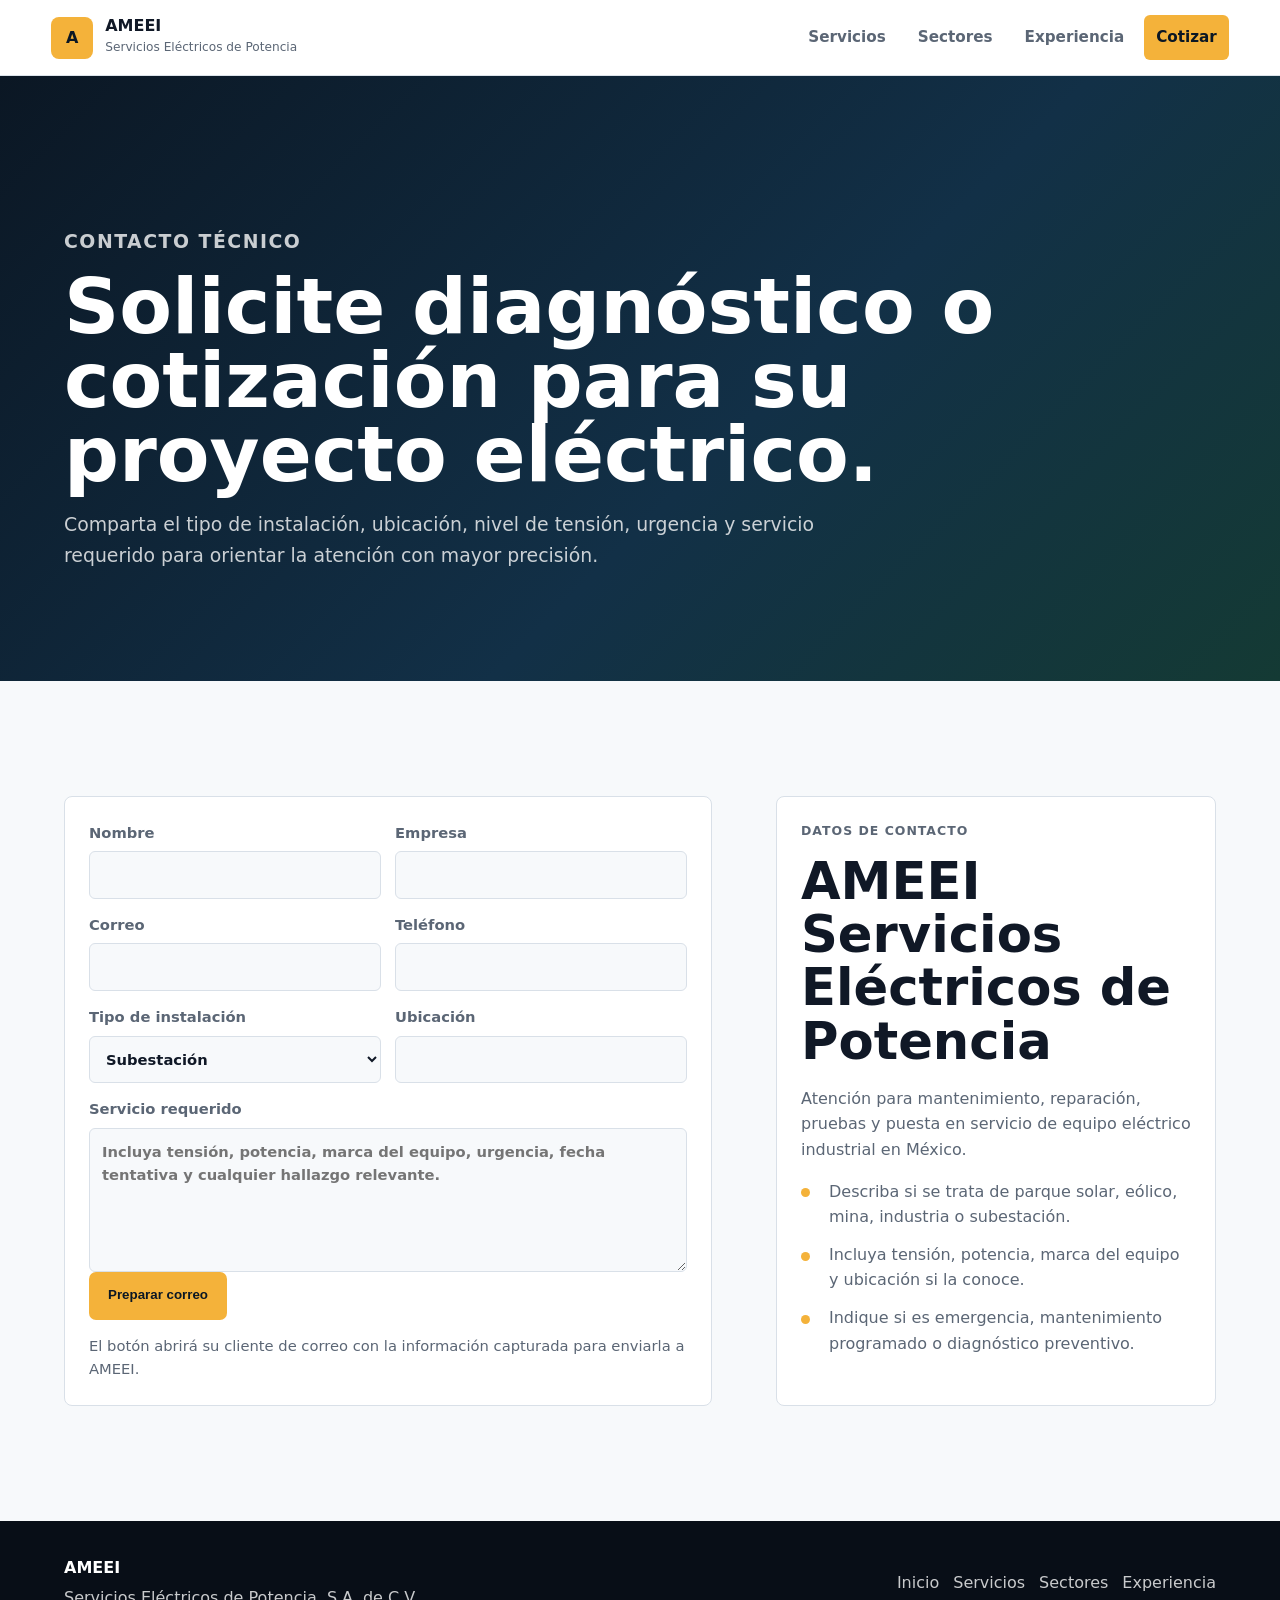
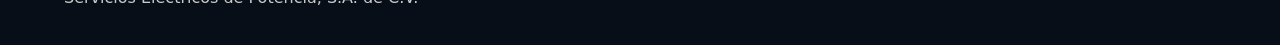
==== contacto/index.html @ 5782a399 "Crear sitio inicial de AMEEI" ====
<!doctype html>
<html lang="es-MX">
<head>
  <meta charset="utf-8">
  <meta name="viewport" content="width=device-width, initial-scale=1">
  <title>Contacto | Cotizar mantenimiento de subestaciones eléctricas | AMEEI</title>
  <meta name="description" content="Solicite diagnóstico o cotización AMEEI para mantenimiento, reparación, pruebas y puesta en servicio de sistemas eléctricos de potencia.">
  <link rel="canonical" href="https://ameei.com.mx/contacto/">
  <link rel="stylesheet" href="/styles.css">
  <link rel="icon" href="/favicon.svg" type="image/svg+xml">
</head>
<body>
  <header class="site-header">
    <a class="brand" href="/" aria-label="AMEEI inicio"><span class="brand-mark">A</span><span><strong>AMEEI</strong><small>Servicios Eléctricos de Potencia</small></span></a>
    <button class="nav-toggle" type="button" aria-label="Abrir menú" aria-expanded="false">☰</button>
    <nav class="site-nav" aria-label="Navegación principal">
      <a href="/servicios/">Servicios</a>
      <a href="/sectores/">Sectores</a>
      <a href="/proyectos/">Experiencia</a>
      <a class="nav-cta" href="/contacto/">Cotizar</a>
    </nav>
  </header>

  <main>
    <section class="page-hero">
      <p class="eyebrow">Contacto técnico</p>
      <h1>Solicite diagnóstico o cotización para su proyecto eléctrico.</h1>
      <p>Comparta el tipo de instalación, ubicación, nivel de tensión, urgencia y servicio requerido para orientar la atención con mayor precisión.</p>
    </section>

    <section class="section contact-layout">
      <form class="contact-form" data-quote-form>
        <div class="form-grid">
          <label>Nombre
            <input name="nombre" autocomplete="name" required>
          </label>
          <label>Empresa
            <input name="empresa" autocomplete="organization">
          </label>
          <label>Correo
            <input name="correo" type="email" autocomplete="email" required>
          </label>
          <label>Teléfono
            <input name="telefono" type="tel" autocomplete="tel">
          </label>
          <label>Tipo de instalación
            <select name="instalacion">
              <option>Subestación</option>
              <option>Parque solar</option>
              <option>Parque eólico</option>
              <option>Mina</option>
              <option>Industria</option>
              <option>Otro</option>
            </select>
          </label>
          <label>Ubicación
            <input name="ubicacion" autocomplete="address-level2">
          </label>
          <label class="full">Servicio requerido
            <textarea name="mensaje" required placeholder="Incluya tensión, potencia, marca del equipo, urgencia, fecha tentativa y cualquier hallazgo relevante."></textarea>
          </label>
        </div>
        <button class="button primary" type="submit">Preparar correo</button>
        <p class="form-note">El botón abrirá su cliente de correo con la información capturada para enviarla a AMEEI.</p>
      </form>

      <aside class="contact-card">
        <p class="eyebrow">Datos de contacto</p>
        <h2>AMEEI Servicios Eléctricos de Potencia</h2>
        <p>Atención para mantenimiento, reparación, pruebas y puesta en servicio de equipo eléctrico industrial en México.</p>
        <ul class="check-list">
          <li>Describa si se trata de parque solar, eólico, mina, industria o subestación.</li>
          <li>Incluya tensión, potencia, marca del equipo y ubicación si la conoce.</li>
          <li>Indique si es emergencia, mantenimiento programado o diagnóstico preventivo.</li>
        </ul>
      </aside>
    </section>
  </main>

  <footer class="site-footer">
    <div><strong>AMEEI</strong><p>Servicios Eléctricos de Potencia, S.A. de C.V.</p></div>
    <nav aria-label="Navegación secundaria"><a href="/">Inicio</a><a href="/servicios/">Servicios</a><a href="/sectores/">Sectores</a><a href="/proyectos/">Experiencia</a></nav>
  </footer>
  <script src="/script.js"></script>
</body>
</html>
---- styles.css ----
:root {
  --ink: #101826;
  --muted: #5b6675;
  --line: #d9e0e8;
  --paper: #f7f9fb;
  --white: #ffffff;
  --navy: #0b1724;
  --navy-2: #123047;
  --teal: #0f766e;
  --amber: #f4b23a;
  --steel: #e9eef3;
  --shadow: 0 18px 45px rgba(16, 24, 38, 0.14);
}

* {
  box-sizing: border-box;
}

html {
  scroll-behavior: smooth;
}

body {
  margin: 0;
  color: var(--ink);
  font-family: Inter, ui-sans-serif, system-ui, -apple-system, BlinkMacSystemFont, "Segoe UI", sans-serif;
  background: var(--paper);
  line-height: 1.6;
}

img {
  display: block;
  max-width: 100%;
}

a {
  color: inherit;
  text-decoration: none;
}

.site-header {
  position: sticky;
  top: 0;
  z-index: 20;
  display: flex;
  align-items: center;
  justify-content: space-between;
  min-height: 76px;
  padding: 14px clamp(18px, 4vw, 56px);
  background: rgba(255, 255, 255, 0.94);
  border-bottom: 1px solid rgba(217, 224, 232, 0.9);
  backdrop-filter: blur(16px);
}

.brand {
  display: inline-flex;
  align-items: center;
  gap: 12px;
  min-width: 0;
}

.brand-mark {
  display: grid;
  width: 42px;
  height: 42px;
  place-items: center;
  color: var(--navy);
  background: var(--amber);
  border-radius: 8px;
  font-weight: 900;
  line-height: 1;
}

.brand strong,
.brand small {
  display: block;
}

.brand strong {
  letter-spacing: 0;
  line-height: 1;
}

.brand small {
  margin-top: 4px;
  color: var(--muted);
  font-size: 0.76rem;
}

.site-nav {
  display: flex;
  align-items: center;
  gap: 8px;
  color: var(--muted);
  font-size: 0.95rem;
  font-weight: 650;
}

.site-nav a {
  padding: 10px 12px;
  border-radius: 6px;
}

.site-nav a:hover,
.site-nav a:focus-visible {
  color: var(--ink);
  background: var(--steel);
}

.site-nav .nav-cta {
  color: var(--navy);
  background: var(--amber);
}

.nav-toggle {
  display: none;
  width: 42px;
  height: 42px;
  color: var(--navy);
  background: var(--steel);
  border: 0;
  border-radius: 6px;
  font-size: 1.2rem;
}

.hero {
  position: relative;
  min-height: clamp(620px, 82vh, 820px);
  isolation: isolate;
  overflow: hidden;
  background: var(--navy);
}

.hero img {
  position: absolute;
  inset: 0;
  width: 100%;
  height: 100%;
  object-fit: cover;
}

.hero-overlay {
  position: absolute;
  inset: 0;
  background:
    linear-gradient(90deg, rgba(8, 17, 28, 0.96), rgba(8, 17, 28, 0.68) 42%, rgba(8, 17, 28, 0.08) 78%),
    linear-gradient(180deg, rgba(8, 17, 28, 0.1), rgba(8, 17, 28, 0.35));
  z-index: 1;
}

.hero-content {
  position: relative;
  z-index: 2;
  display: grid;
  align-content: center;
  width: min(760px, calc(100% - 36px));
  min-height: clamp(620px, 82vh, 820px);
  margin-left: clamp(18px, 8vw, 104px);
  padding: 54px 0 86px;
  color: var(--white);
}

.eyebrow {
  margin: 0 0 14px;
  color: var(--teal);
  font-size: 0.78rem;
  font-weight: 850;
  letter-spacing: 0.08em;
  text-transform: uppercase;
}

.hero .eyebrow {
  color: var(--amber);
}

h1,
h2,
h3,
p {
  margin-top: 0;
}

h1 {
  max-width: 760px;
  margin-bottom: 24px;
  font-size: clamp(2.45rem, 6vw, 5.6rem);
  line-height: 0.96;
  letter-spacing: 0;
}

h2 {
  margin-bottom: 18px;
  font-size: clamp(2rem, 4vw, 4rem);
  line-height: 1.04;
  letter-spacing: 0;
}

h3 {
  margin-bottom: 10px;
  font-size: 1.14rem;
  line-height: 1.24;
}

.hero-copy {
  max-width: 620px;
  color: rgba(255, 255, 255, 0.84);
  font-size: clamp(1.05rem, 2vw, 1.3rem);
}

.hero-actions,
.section-action {
  display: flex;
  flex-wrap: wrap;
  gap: 12px;
  margin-top: 28px;
}

.button {
  display: inline-flex;
  align-items: center;
  justify-content: center;
  min-height: 48px;
  padding: 13px 18px;
  border: 1px solid transparent;
  border-radius: 7px;
  font-weight: 800;
  line-height: 1.1;
}

.button.primary {
  color: var(--navy);
  background: var(--amber);
}

.button.secondary {
  color: var(--white);
  border-color: rgba(255, 255, 255, 0.42);
  background: rgba(255, 255, 255, 0.08);
}

.button.secondary.dark {
  color: var(--white);
  border-color: rgba(255, 255, 255, 0.28);
}

.button:hover,
.button:focus-visible {
  transform: translateY(-1px);
  box-shadow: var(--shadow);
}

.section {
  padding: clamp(70px, 9vw, 124px) clamp(18px, 5vw, 72px);
}

.intro-grid,
.split-band,
.sectors-strip,
.cta-panel {
  display: grid;
  grid-template-columns: minmax(0, 0.85fr) minmax(0, 1.15fr);
  gap: clamp(32px, 6vw, 86px);
  align-items: start;
}

.intro-copy {
  color: var(--muted);
  font-size: 1.12rem;
}

.split-band {
  color: var(--white);
  background: var(--navy);
}

.split-band p {
  color: rgba(255, 255, 255, 0.74);
}

.feature-list {
  display: grid;
  gap: 14px;
}

.feature-list article {
  display: grid;
  grid-template-columns: 54px minmax(0, 1fr);
  gap: 18px;
  padding: 22px;
  background: rgba(255, 255, 255, 0.06);
  border: 1px solid rgba(255, 255, 255, 0.1);
  border-radius: 8px;
}

.feature-list span {
  color: var(--amber);
  font-weight: 900;
}

.feature-list h3,
.feature-list p {
  grid-column: 2;
}

.section-heading {
  max-width: 820px;
  margin-bottom: 34px;
}

.section-heading p:not(.eyebrow) {
  color: var(--muted);
}

.card-grid {
  display: grid;
  grid-template-columns: repeat(4, minmax(0, 1fr));
  gap: 16px;
}

.card {
  min-height: 220px;
  padding: 24px;
  background: var(--white);
  border: 1px solid var(--line);
  border-radius: 8px;
}

.card p {
  color: var(--muted);
}

.text-link {
  color: var(--teal);
  font-weight: 850;
}

.text-link::after {
  content: " →";
}

.sectors-strip {
  color: var(--white);
  background: linear-gradient(135deg, var(--navy-2), #163b35);
}

.sectors-strip .eyebrow {
  color: var(--amber);
}

.sector-tags {
  display: flex;
  flex-wrap: wrap;
  gap: 10px;
}

.sector-tags span {
  padding: 10px 12px;
  color: rgba(255, 255, 255, 0.88);
  background: rgba(255, 255, 255, 0.1);
  border: 1px solid rgba(255, 255, 255, 0.14);
  border-radius: 999px;
  font-weight: 750;
}

.process {
  background: var(--white);
}

.timeline {
  display: grid;
  grid-template-columns: repeat(4, minmax(0, 1fr));
  gap: 14px;
  padding: 0;
  margin: 0;
  list-style: none;
}

.timeline li {
  min-height: 190px;
  padding: 22px;
  border-left: 4px solid var(--amber);
  background: var(--paper);
  border-radius: 8px;
}

.timeline strong,
.timeline span {
  display: block;
}

.timeline strong {
  margin-bottom: 12px;
  font-size: 1.05rem;
}

.timeline span {
  color: var(--muted);
}

.cta-panel {
  align-items: center;
  color: var(--white);
  background: var(--navy);
}

.cta-panel p:not(.eyebrow) {
  max-width: 720px;
  color: rgba(255, 255, 255, 0.74);
}

.site-footer {
  display: flex;
  justify-content: space-between;
  gap: 24px;
  padding: 34px clamp(18px, 5vw, 72px);
  color: rgba(255, 255, 255, 0.78);
  background: #080e17;
}

.site-footer strong {
  color: var(--white);
}

.site-footer p {
  margin: 5px 0 0;
}

.site-footer nav {
  display: flex;
  flex-wrap: wrap;
  gap: 14px;
  align-items: center;
}

.page-hero {
  padding: clamp(86px, 12vw, 150px) clamp(18px, 5vw, 72px) clamp(58px, 8vw, 92px);
  color: var(--white);
  background: linear-gradient(135deg, var(--navy), var(--navy-2) 58%, #143a34);
}

.page-hero h1 {
  max-width: 940px;
  margin-bottom: 18px;
}

.page-hero p {
  max-width: 760px;
  color: rgba(255, 255, 255, 0.78);
  font-size: 1.18rem;
}

.two-column {
  display: grid;
  grid-template-columns: minmax(0, 0.9fr) minmax(0, 1.1fr);
  gap: clamp(28px, 6vw, 74px);
}

.rich-list {
  display: grid;
  gap: 14px;
}

.rich-list article {
  padding: 22px;
  background: var(--white);
  border: 1px solid var(--line);
  border-radius: 8px;
}

.rich-list p,
.check-list,
.contact-card p {
  color: var(--muted);
}

.check-list {
  display: grid;
  gap: 12px;
  padding: 0;
  margin: 0;
  list-style: none;
}

.check-list li {
  padding-left: 28px;
  position: relative;
}

.check-list li::before {
  content: "";
  position: absolute;
  left: 0;
  top: 0.62em;
  width: 9px;
  height: 9px;
  background: var(--amber);
  border-radius: 50%;
}

.contact-layout {
  display: grid;
  grid-template-columns: minmax(0, 1fr) minmax(320px, 440px);
  gap: clamp(24px, 5vw, 64px);
}

.contact-form,
.contact-card {
  padding: 24px;
  background: var(--white);
  border: 1px solid var(--line);
  border-radius: 8px;
}

.form-grid {
  display: grid;
  grid-template-columns: 1fr 1fr;
  gap: 14px;
}

label {
  display: grid;
  gap: 7px;
  color: var(--muted);
  font-size: 0.92rem;
  font-weight: 750;
}

input,
textarea,
select {
  width: 100%;
  min-height: 46px;
  padding: 11px 12px;
  color: var(--ink);
  font: inherit;
  background: var(--paper);
  border: 1px solid var(--line);
  border-radius: 6px;
}

textarea {
  min-height: 144px;
  resize: vertical;
}

.full {
  grid-column: 1 / -1;
}

.form-note {
  margin: 14px 0 0;
  color: var(--muted);
  font-size: 0.92rem;
}

@media (max-width: 980px) {
  .card-grid,
  .timeline {
    grid-template-columns: repeat(2, minmax(0, 1fr));
  }

  .intro-grid,
  .split-band,
  .sectors-strip,
  .cta-panel,
  .two-column,
  .contact-layout {
    grid-template-columns: 1fr;
  }

  .hero-overlay {
    background: linear-gradient(90deg, rgba(8, 17, 28, 0.95), rgba(8, 17, 28, 0.54));
  }
}

@media (max-width: 720px) {
  .site-header {
    min-height: 68px;
  }

  .brand small {
    display: none;
  }

  .nav-toggle {
    display: grid;
    place-items: center;
  }

  .site-nav {
    position: absolute;
    top: 68px;
    right: 14px;
    left: 14px;
    display: none;
    flex-direction: column;
    align-items: stretch;
    padding: 10px;
    background: var(--white);
    border: 1px solid var(--line);
    border-radius: 8px;
    box-shadow: var(--shadow);
  }

  .site-nav.is-open {
    display: flex;
  }

  .site-nav a {
    padding: 13px 12px;
  }

  .hero {
    min-height: 680px;
  }

  .hero img {
    object-position: 62% center;
  }

  .hero-content {
    width: calc(100% - 36px);
    min-height: 680px;
    margin: 0 auto;
    padding-top: 34px;
  }

  h1 {
    font-size: clamp(2.35rem, 13vw, 4rem);
  }

  h2 {
    font-size: clamp(1.9rem, 10vw, 3rem);
  }

  .card-grid,
  .timeline,
  .form-grid {
    grid-template-columns: 1fr;
  }

  .site-footer {
    flex-direction: column;
  }
}
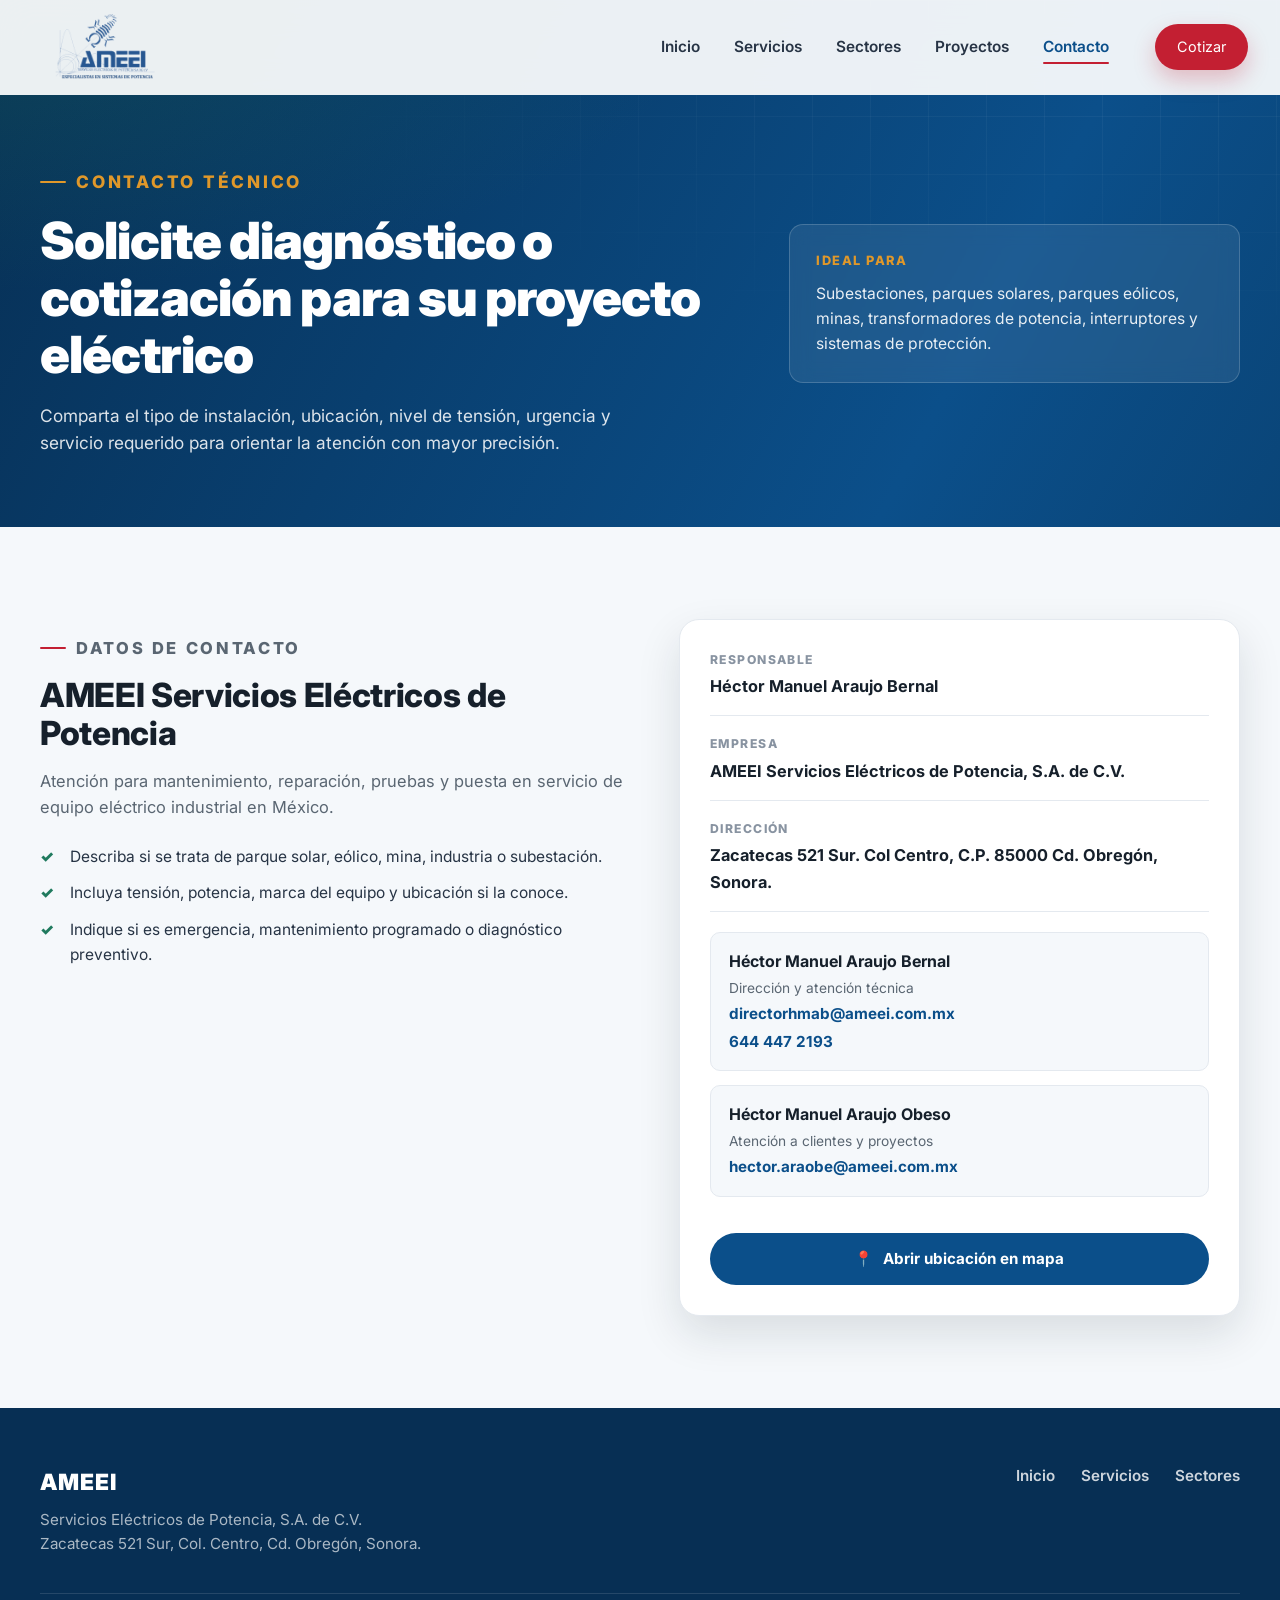
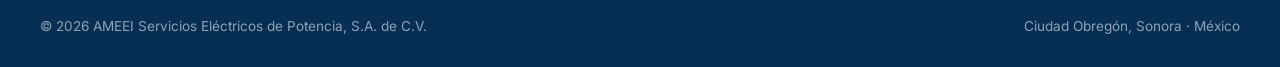
==== commit c48fed89: "Rediseño visual completo del sitio (hero inmersivo + secciones modernas) Nuevo lenguaje visual aplic" ====
--- a/contacto/index.html
+++ b/contacto/index.html
@@ -1,86 +1,87 @@
-<!doctype html>
+﻿<!doctype html>
 <html lang="es-MX">
-<head>
-  <meta charset="utf-8">
-  <meta name="viewport" content="width=device-width, initial-scale=1">
-  <title>Contacto | Cotizar mantenimiento de subestaciones eléctricas | AMEEI</title>
-  <meta name="description" content="Solicite diagnóstico o cotización AMEEI para mantenimiento, reparación, pruebas y puesta en servicio de sistemas eléctricos de potencia.">
-  <link rel="canonical" href="https://ameei.com.mx/contacto/">
-  <link rel="stylesheet" href="/styles.css">
-  <link rel="icon" href="/favicon.svg" type="image/svg+xml">
-</head>
-<body>
-  <header class="site-header">
-    <a class="brand" href="/" aria-label="AMEEI inicio"><span class="brand-mark">A</span><span><strong>AMEEI</strong><small>Servicios Eléctricos de Potencia</small></span></a>
-    <button class="nav-toggle" type="button" aria-label="Abrir menú" aria-expanded="false">☰</button>
-    <nav class="site-nav" aria-label="Navegación principal">
-      <a href="/servicios/">Servicios</a>
-      <a href="/sectores/">Sectores</a>
-      <a href="/proyectos/">Experiencia</a>
-      <a class="nav-cta" href="/contacto/">Cotizar</a>
-    </nav>
-  </header>
+  <head>
+    <meta charset="utf-8">
+    <meta name="viewport" content="width=device-width, initial-scale=1">
+    <link rel="icon" href="/favicon.svg" type="image/svg+xml">
+    <link rel="preconnect" href="https://fonts.googleapis.com">
+    <link rel="preconnect" href="https://fonts.gstatic.com" crossorigin>
+    <title>Contacto | Cotizar mantenimiento de subestaciones eléctricas | AMEEI</title>
+    <meta name="description" content="Contacte a AMEEI para mantenimiento, reparación, diagnóstico, pruebas y puesta en servicio de subestaciones eléctricas, transformadores y sistemas de potencia en México.">
+    <meta name="keywords" content="cotizar mantenimiento subestación eléctrica, contacto servicios eléctricos de potencia México, reparación subestaciones eléctricas, mantenimiento transformadores potencia">
+    <link rel="stylesheet" href="/assets/css/styles.css?v=20260715-redesign">
+  </head>
+  <body>
+    <header class="site-header is-solid" data-header>
+      <a class="brand-lockup" href="/" aria-label="Ir al inicio">
+        <img data-brand-logo alt="AMEEI">
+        <span><strong data-brand-name>AMEEI</strong><small data-brand-tagline></small></span>
+      </a>
+      <nav class="main-nav" data-main-nav aria-label="Navegación principal"></nav>
+      <div class="header-actions">
+        <a class="button-small" href="/contacto/">Cotizar</a>
+        <button class="menu-button" data-menu-button aria-label="Abrir menú"><span></span><span></span></button>
+      </div>
+    </header>
 
-  <main>
-    <section class="page-hero">
-      <p class="eyebrow">Contacto técnico</p>
-      <h1>Solicite diagnóstico o cotización para su proyecto eléctrico.</h1>
-      <p>Comparta el tipo de instalación, ubicación, nivel de tensión, urgencia y servicio requerido para orientar la atención con mayor precisión.</p>
-    </section>
+    <main>
+      <section class="page-hero page-hero-contact">
+        <div class="container page-hero-grid">
+          <div>
+            <p class="eyebrow">Contacto técnico</p>
+            <h1>Solicite diagnóstico o cotización para su proyecto eléctrico</h1>
+            <p>Comparta el tipo de instalación, ubicación, nivel de tensión, urgencia y servicio requerido para orientar la atención con mayor precisión.</p>
+          </div>
+          <aside class="page-hero-aside">
+            <strong>Ideal para</strong>
+            <p>Subestaciones, parques solares, parques eólicos, minas, transformadores de potencia, interruptores y sistemas de protección.</p>
+          </aside>
+        </div>
+      </section>
 
-    <section class="section contact-layout">
-      <form class="contact-form" data-quote-form>
-        <div class="form-grid">
-          <label>Nombre
-            <input name="nombre" autocomplete="name" required>
-          </label>
-          <label>Empresa
-            <input name="empresa" autocomplete="organization">
-          </label>
-          <label>Correo
-            <input name="correo" type="email" autocomplete="email" required>
-          </label>
-          <label>Teléfono
-            <input name="telefono" type="tel" autocomplete="tel">
-          </label>
-          <label>Tipo de instalación
-            <select name="instalacion">
-              <option>Subestación</option>
-              <option>Parque solar</option>
-              <option>Parque eólico</option>
-              <option>Mina</option>
-              <option>Industria</option>
-              <option>Otro</option>
-            </select>
-          </label>
-          <label>Ubicación
-            <input name="ubicacion" autocomplete="address-level2">
-          </label>
-          <label class="full">Servicio requerido
-            <textarea name="mensaje" required placeholder="Incluya tensión, potencia, marca del equipo, urgencia, fecha tentativa y cualquier hallazgo relevante."></textarea>
-          </label>
+      <section class="section contact-section">
+        <div class="container contact-layout">
+          <div>
+            <p class="section-kicker">Datos de contacto</p>
+            <h2>AMEEI Servicios Eléctricos de Potencia</h2>
+            <p>Atención para mantenimiento, reparación, pruebas y puesta en servicio de equipo eléctrico industrial en México.</p>
+            <ul class="contact-checklist">
+              <li>Describa si se trata de parque solar, eólico, mina, industria o subestación.</li>
+              <li>Incluya tensión, potencia, marca del equipo y ubicación si la conoce.</li>
+              <li>Indique si es emergencia, mantenimiento programado o diagnóstico preventivo.</li>
+            </ul>
+          </div>
+          <div class="contact-panel">
+            <div class="contact-line">
+              <span>Responsable</span>
+              <strong data-contact-person></strong>
+            </div>
+            <div class="contact-line">
+              <span>Empresa</span>
+              <strong data-contact-company></strong>
+            </div>
+            <div class="contact-line">
+              <span>Dirección</span>
+              <strong data-contact-address></strong>
+            </div>
+            <a class="map-link" data-contact-map target="_blank" rel="noreferrer">Abrir ubicación en mapa</a>
+          </div>
         </div>
-        <button class="button primary" type="submit">Preparar correo</button>
-        <p class="form-note">El botón abrirá su cliente de correo con la información capturada para enviarla a AMEEI.</p>
-      </form>
+      </section>
+    </main>
 
-      <aside class="contact-card">
-        <p class="eyebrow">Datos de contacto</p>
-        <h2>AMEEI Servicios Eléctricos de Potencia</h2>
-        <p>Atención para mantenimiento, reparación, pruebas y puesta en servicio de equipo eléctrico industrial en México.</p>
-        <ul class="check-list">
-          <li>Describa si se trata de parque solar, eólico, mina, industria o subestación.</li>
-          <li>Incluya tensión, potencia, marca del equipo y ubicación si la conoce.</li>
-          <li>Indique si es emergencia, mantenimiento programado o diagnóstico preventivo.</li>
-        </ul>
-      </aside>
-    </section>
-  </main>
+    <footer class="site-footer">
+      <div class="container footer-grid">
+        <div><strong data-footer-brand>AMEEI</strong><p>Servicios Eléctricos de Potencia, S.A. de C.V.</p><p>Zacatecas 521 Sur, Col. Centro, Cd. Obregón, Sonora.</p></div>
+        <div><a href="/">Inicio</a><a href="/servicios/">Servicios</a><a href="/sectores/">Sectores</a></div>
+      </div>
+      <div class="footer-legal">
+        <span>© 2026 AMEEI Servicios Eléctricos de Potencia, S.A. de C.V.</span>
+        <span>Ciudad Obregón, Sonora · México</span>
+      </div>
+    </footer>
+    <script src="/assets/js/content-data.js?v=20260715-redesign"></script>
+    <script src="/assets/js/app.js?v=20260715-redesign"></script>
+  </body>
+</html>
 
-  <footer class="site-footer">
-    <div><strong>AMEEI</strong><p>Servicios Eléctricos de Potencia, S.A. de C.V.</p></div>
-    <nav aria-label="Navegación secundaria"><a href="/">Inicio</a><a href="/servicios/">Servicios</a><a href="/sectores/">Sectores</a><a href="/proyectos/">Experiencia</a></nav>
-  </footer>
-  <script src="/script.js"></script>
-</body>
-</html>
--- a/assets/css/styles.css
+++ b/assets/css/styles.css
@@ -0,0 +1,1094 @@
+/* ==========================================================================
+   AMEEI — Servicios Eléctricos de Potencia
+   Sistema visual: hero inmersivo + secciones limpias y modernas
+   ========================================================================== */
+
+@import url("https://fonts.googleapis.com/css2?family=Inter:wght@400;500;600;700;800;900&display=swap");
+
+:root {
+  /* Marca */
+  --blue: #0b4f8a;
+  --blue-deep: #072f54;
+  --blue-700: #0a4578;
+  --blue-soft: #e7f0f9;
+  --red: #c31f32;
+  --red-deep: #9e1626;
+  --amber: #e0982a;
+  --green: #1f7a5e;
+
+  /* Neutros */
+  --ink: #16202b;
+  --ink-soft: #273445;
+  --muted: #5a6672;
+  --muted-2: #8893a1;
+  --line: #e4e9ef;
+  --line-strong: #d4dce5;
+  --surface: #ffffff;
+  --surface-2: #f5f8fb;
+  --surface-3: #eef3f8;
+
+  /* Sistema */
+  --shadow-sm: 0 2px 10px rgba(18, 30, 45, 0.06);
+  --shadow: 0 18px 44px rgba(18, 30, 45, 0.12);
+  --shadow-lg: 0 32px 70px rgba(10, 30, 55, 0.22);
+  --radius: 14px;
+  --radius-sm: 10px;
+  --radius-lg: 20px;
+  --max: 1200px;
+  --ease: cubic-bezier(0.2, 0.7, 0.2, 1);
+}
+
+* { box-sizing: border-box; }
+
+html { scroll-behavior: smooth; -webkit-text-size-adjust: 100%; }
+
+body {
+  margin: 0;
+  color: var(--ink);
+  font-family: "Inter", ui-sans-serif, system-ui, -apple-system, "Segoe UI", sans-serif;
+  background: var(--surface);
+  line-height: 1.6;
+  font-size: 16px;
+  -webkit-font-smoothing: antialiased;
+}
+
+body.nav-open { overflow: hidden; }
+
+a { color: inherit; text-decoration: none; }
+img { display: block; max-width: 100%; }
+img.image-failed { display: none !important; }
+
+h1, h2, h3 { color: var(--ink); line-height: 1.12; letter-spacing: -0.01em; margin: 0; }
+p { margin: 0; }
+
+.container { width: min(calc(100% - 44px), var(--max)); margin: 0 auto; }
+
+/* ---------- Tipografía de apoyo ---------- */
+.eyebrow,
+.section-kicker,
+.panel-title {
+  display: inline-flex;
+  align-items: center;
+  gap: 10px;
+  margin: 0 0 16px;
+  color: var(--blue);
+  font-size: 0.74rem;
+  font-weight: 800;
+  letter-spacing: 0.16em;
+  text-transform: uppercase;
+}
+.eyebrow::before,
+.section-kicker::before {
+  content: "";
+  width: 26px;
+  height: 2px;
+  background: var(--red);
+  border-radius: 2px;
+}
+.eyebrow { color: var(--amber); }
+.eyebrow::before { background: var(--amber); }
+
+.section-heading { max-width: 780px; margin-bottom: 44px; }
+.section-heading h2 {
+  font-size: clamp(1.8rem, 3vw, 2.6rem);
+  font-weight: 800;
+}
+.section-heading p {
+  margin-top: 16px;
+  color: var(--muted);
+  font-size: 1.05rem;
+}
+.section-heading.compact-heading { margin-bottom: 36px; }
+
+/* ---------- Botones ---------- */
+.button,
+.button-ghost,
+.button-light {
+  display: inline-flex;
+  align-items: center;
+  justify-content: center;
+  gap: 10px;
+  padding: 15px 28px;
+  border-radius: 999px;
+  font-weight: 700;
+  font-size: 0.98rem;
+  letter-spacing: 0.01em;
+  cursor: pointer;
+  border: 2px solid transparent;
+  transition: transform 160ms var(--ease), box-shadow 160ms var(--ease),
+    background 160ms var(--ease), color 160ms var(--ease), border-color 160ms var(--ease);
+}
+.button::after { content: "→"; font-size: 1.05em; transition: transform 160ms var(--ease); }
+.button:hover::after { transform: translateX(4px); }
+
+.button {
+  background: var(--red);
+  color: #fff;
+  box-shadow: 0 12px 26px rgba(195, 31, 50, 0.3);
+}
+.button:hover { background: var(--red-deep); transform: translateY(-2px); box-shadow: 0 16px 32px rgba(158, 22, 38, 0.36); }
+
+.button-ghost {
+  background: rgba(255, 255, 255, 0.08);
+  color: #fff;
+  border-color: rgba(255, 255, 255, 0.55);
+}
+.button-ghost::after { content: ""; }
+.button-ghost:hover { background: rgba(255, 255, 255, 0.16); border-color: #fff; transform: translateY(-2px); }
+
+.button-light {
+  background: transparent;
+  color: var(--blue);
+  border-color: var(--line-strong);
+}
+.button-light:hover { border-color: var(--blue); color: var(--blue-deep); background: var(--blue-soft); transform: translateY(-2px); }
+
+.button-small {
+  padding: 11px 22px;
+  font-size: 0.9rem;
+  background: var(--red);
+  color: #fff;
+  border-radius: 999px;
+  box-shadow: 0 10px 22px rgba(195, 31, 50, 0.26);
+  transition: background 160ms var(--ease), transform 160ms var(--ease);
+}
+.button-small:hover { background: var(--red-deep); transform: translateY(-1px); }
+
+/* ========================================================================
+   HEADER
+   ======================================================================== */
+.site-header {
+  position: fixed;
+  inset: 0 0 auto;
+  z-index: 50;
+  display: flex;
+  align-items: center;
+  justify-content: space-between;
+  gap: 24px;
+  padding: 14px 32px;
+  background: rgba(255, 255, 255, 0.92);
+  border-bottom: 1px solid transparent;
+  backdrop-filter: blur(16px);
+  transition: background 200ms var(--ease), box-shadow 200ms var(--ease), border-color 200ms var(--ease);
+}
+.site-header.is-solid {
+  background: rgba(255, 255, 255, 0.97);
+  box-shadow: 0 8px 30px rgba(18, 30, 45, 0.1);
+  border-bottom-color: var(--line);
+}
+
+.brand-lockup { display: inline-flex; align-items: center; gap: 14px; min-width: 0; }
+.brand-lockup img { width: 150px; height: 66px; object-fit: contain; }
+.brand-lockup span { display: none; }
+
+.main-nav { display: flex; align-items: center; gap: 6px; margin-left: auto; margin-right: 8px; }
+.main-nav a {
+  position: relative;
+  padding: 9px 14px;
+  color: var(--ink-soft);
+  font-weight: 600;
+  font-size: 0.96rem;
+  border-radius: 8px;
+  transition: color 140ms var(--ease), background 140ms var(--ease);
+}
+.main-nav a::after {
+  content: "";
+  position: absolute;
+  left: 14px; right: 14px; bottom: 4px;
+  height: 2px;
+  background: var(--red);
+  border-radius: 2px;
+  transform: scaleX(0);
+  transform-origin: left;
+  transition: transform 180ms var(--ease);
+}
+.main-nav a:hover { color: var(--blue); }
+.main-nav a:hover::after,
+.main-nav a.active::after { transform: scaleX(1); }
+.main-nav a.active { color: var(--blue); }
+
+.header-actions { display: flex; align-items: center; gap: 14px; }
+
+.menu-button {
+  display: none;
+  width: 44px; height: 44px;
+  border: 1px solid var(--line-strong);
+  border-radius: 10px;
+  background: #fff;
+  cursor: pointer;
+  position: relative;
+}
+.menu-button span {
+  position: absolute;
+  left: 11px; right: 11px;
+  height: 2px;
+  background: var(--ink);
+  border-radius: 2px;
+  transition: transform 180ms var(--ease), opacity 160ms var(--ease);
+}
+.menu-button span:nth-child(1) { top: 16px; }
+.menu-button span:nth-child(2) { bottom: 16px; }
+.nav-open .menu-button span:nth-child(1) { transform: translateY(5px) rotate(45deg); }
+.nav-open .menu-button span:nth-child(2) { transform: translateY(-5px) rotate(-45deg); }
+
+/* ========================================================================
+   HERO (inmersivo)
+   ======================================================================== */
+.hero {
+  position: relative;
+  display: grid;
+  min-height: 92vh;
+  overflow: hidden;
+  color: #fff;
+  isolation: isolate;
+}
+.hero-media,
+.hero-overlay,
+.hero-circuit { position: absolute; inset: 0; z-index: 0; }
+.hero-media {
+  background: center / cover no-repeat;
+  transform: scale(1.04);
+  animation: heroZoom 18s ease-out forwards;
+}
+@keyframes heroZoom { to { transform: scale(1); } }
+.hero-overlay {
+  background:
+    linear-gradient(104deg, rgba(5, 20, 38, 0.96) 8%, rgba(7, 47, 84, 0.82) 48%, rgba(8, 28, 48, 0.42) 86%),
+    linear-gradient(180deg, rgba(5, 20, 38, 0.3), rgba(5, 16, 30, 0.86));
+}
+.hero-circuit {
+  z-index: 1;
+  opacity: 0.26;
+  background-image:
+    linear-gradient(rgba(255, 255, 255, 0.12) 1px, transparent 1px),
+    linear-gradient(90deg, rgba(255, 255, 255, 0.12) 1px, transparent 1px);
+  background-size: 64px 64px;
+  mask-image: radial-gradient(120% 90% at 85% 10%, #000 0%, transparent 70%);
+  animation: circuitDrift 26s linear infinite;
+}
+@keyframes circuitDrift { from { background-position: 0 0; } to { background-position: 128px 64px; } }
+
+.hero-grid {
+  position: relative;
+  z-index: 2;
+  display: grid;
+  grid-template-columns: minmax(0, 1fr) 370px;
+  align-items: center;
+  gap: 56px;
+  padding: 150px 0 92px;
+}
+.hero-copy { max-width: 720px; }
+.hero h1 {
+  color: #fff;
+  font-size: clamp(2.6rem, 5.2vw, 4.6rem);
+  font-weight: 900;
+  line-height: 1.02;
+  letter-spacing: -0.02em;
+}
+.hero h1 .accent { color: var(--amber); }
+.hero-description {
+  max-width: 600px;
+  margin-top: 24px;
+  color: rgba(255, 255, 255, 0.85);
+  font-size: clamp(1.02rem, 1.4vw, 1.2rem);
+}
+.hero-actions { display: flex; flex-wrap: wrap; gap: 14px; margin-top: 36px; }
+
+.hero-panel {
+  padding: 26px 24px;
+  border: 1px solid rgba(255, 255, 255, 0.18);
+  border-radius: var(--radius);
+  background: rgba(255, 255, 255, 0.09);
+  backdrop-filter: blur(16px);
+  box-shadow: 0 24px 60px rgba(3, 14, 28, 0.4);
+}
+.panel-title { color: rgba(255, 255, 255, 0.72); margin-bottom: 18px; }
+.panel-title::before { background: var(--amber); }
+.hero-panel ul { display: grid; gap: 16px; margin: 0; padding: 0; list-style: none; }
+.hero-panel li {
+  display: grid;
+  grid-template-columns: 22px auto;
+  gap: 12px;
+  align-items: start;
+  color: rgba(255, 255, 255, 0.92);
+  font-size: 0.97rem;
+  font-weight: 500;
+}
+.hero-panel li::before {
+  content: "";
+  width: 18px; height: 18px;
+  margin-top: 3px;
+  border-radius: 6px;
+  background: linear-gradient(135deg, var(--amber), #c47b1a);
+  box-shadow: 0 0 0 4px rgba(224, 152, 42, 0.16);
+}
+.scroll-cue {
+  position: absolute;
+  left: 50%;
+  bottom: 26px;
+  transform: translateX(-50%);
+  z-index: 2;
+  color: rgba(255, 255, 255, 0.6);
+  font-size: 0.72rem;
+  letter-spacing: 0.22em;
+  text-transform: uppercase;
+  display: flex;
+  flex-direction: column;
+  align-items: center;
+  gap: 8px;
+}
+.scroll-cue::after {
+  content: "";
+  width: 1px; height: 34px;
+  background: linear-gradient(rgba(255,255,255,0.7), transparent);
+  animation: cueMove 1.8s ease-in-out infinite;
+}
+@keyframes cueMove { 0%,100% { opacity: 0.3; transform: scaleY(0.6); } 50% { opacity: 1; transform: scaleY(1); } }
+
+/* ========================================================================
+   STATS
+   ======================================================================== */
+.stats-strip {
+  position: relative;
+  z-index: 3;
+  background: #fff;
+  border-bottom: 1px solid var(--line);
+}
+.stats-grid {
+  display: grid;
+  grid-template-columns: repeat(4, 1fr);
+  gap: 0;
+  padding: 44px 0;
+}
+.stat { position: relative; padding: 6px 30px; }
+.stat + .stat::before {
+  content: "";
+  position: absolute;
+  left: 0; top: 50%;
+  transform: translateY(-50%);
+  width: 1px; height: 56px;
+  background: var(--line);
+}
+.stat strong {
+  display: block;
+  font-size: clamp(1.9rem, 3vw, 2.7rem);
+  font-weight: 900;
+  letter-spacing: -0.02em;
+  color: var(--blue);
+  line-height: 1;
+}
+.stat span {
+  display: block;
+  margin-top: 10px;
+  color: var(--muted);
+  font-size: 0.92rem;
+  line-height: 1.4;
+}
+
+/* ========================================================================
+   LOGO STRIP (confianza)
+   ======================================================================== */
+.logo-strip { background: var(--surface-2); border-bottom: 1px solid var(--line); }
+.logo-strip .container {
+  display: grid;
+  grid-template-columns: auto 1fr;
+  align-items: center;
+  gap: 40px;
+  padding: 34px 0;
+}
+.logo-strip .logo-strip-label {
+  max-width: 190px;
+  color: var(--muted);
+  font-size: 0.78rem;
+  font-weight: 800;
+  letter-spacing: 0.14em;
+  text-transform: uppercase;
+  border-right: 1px solid var(--line-strong);
+  padding-right: 32px;
+}
+.logo-strip .client-strip { margin: 0; }
+
+/* ========================================================================
+   SECCIONES genéricas
+   ======================================================================== */
+.section { padding: 92px 0; }
+.section-services { background: var(--surface); }
+.proof-section { background: var(--surface-2); }
+.process-section { background: var(--surface-2); }
+
+/* ---------- Proof / Por qué AMEEI ---------- */
+.proof-layout {
+  display: grid;
+  grid-template-columns: 0.85fr 1.15fr;
+  gap: 56px;
+  align-items: start;
+}
+.proof-layout h2 { font-size: clamp(1.7rem, 2.6vw, 2.35rem); font-weight: 800; }
+.proof-layout > div > p { margin-top: 18px; color: var(--muted); font-size: 1.05rem; }
+.proof-list { list-style: none; margin: 0; padding: 0; display: grid; gap: 16px; }
+.proof-list li {
+  position: relative;
+  padding: 20px 22px 20px 58px;
+  background: #fff;
+  border: 1px solid var(--line);
+  border-radius: var(--radius-sm);
+  box-shadow: var(--shadow-sm);
+  color: var(--ink-soft);
+  font-weight: 500;
+}
+.proof-list li::before {
+  content: "✓";
+  position: absolute;
+  left: 18px; top: 18px;
+  width: 26px; height: 26px;
+  display: grid; place-items: center;
+  border-radius: 8px;
+  background: var(--blue-soft);
+  color: var(--blue);
+  font-weight: 900;
+  font-size: 0.9rem;
+}
+
+/* ---------- Trayectoria (banda azul) ---------- */
+.split-layout { display: grid; }
+.section.about-band {
+  position: relative;
+  color: #fff;
+  background:
+    radial-gradient(120% 120% at 100% 0%, rgba(224, 152, 42, 0.14), transparent 45%),
+    linear-gradient(120deg, var(--blue-deep), var(--blue) 70%, var(--blue-700));
+  overflow: hidden;
+}
+.section.about-band::before {
+  content: "";
+  position: absolute;
+  inset: 0;
+  background-image:
+    linear-gradient(rgba(255,255,255,0.05) 1px, transparent 1px),
+    linear-gradient(90deg, rgba(255,255,255,0.05) 1px, transparent 1px);
+  background-size: 60px 60px;
+  mask-image: radial-gradient(90% 80% at 80% 20%, #000, transparent 75%);
+  opacity: 0.7;
+}
+.about-band .split-layout {
+  position: relative;
+  grid-template-columns: 1.15fr 0.85fr;
+  gap: 54px;
+  align-items: center;
+}
+.about-band .section-kicker { color: var(--amber); }
+.about-band .section-kicker::before { background: var(--amber); }
+.about-band h2 { color: #fff; font-size: clamp(1.8rem, 2.8vw, 2.5rem); font-weight: 800; }
+.about-band .rich-text { margin-top: 20px; display: grid; gap: 14px; }
+.about-band .rich-text p { color: rgba(255, 255, 255, 0.86); font-size: 1.02rem; }
+.mission-grid { display: grid; gap: 18px; }
+.mission-grid article {
+  padding: 24px;
+  border: 1px solid rgba(255, 255, 255, 0.16);
+  border-radius: var(--radius);
+  background: rgba(255, 255, 255, 0.07);
+  backdrop-filter: blur(6px);
+}
+.mission-grid span {
+  display: inline-block;
+  margin-bottom: 10px;
+  color: var(--amber);
+  font-weight: 800;
+  font-size: 0.78rem;
+  letter-spacing: 0.14em;
+  text-transform: uppercase;
+}
+.mission-grid p { color: rgba(255, 255, 255, 0.9); font-size: 0.98rem; }
+
+/* ---------- Sectores ---------- */
+.section-sectors { background: var(--surface); }
+.sector-grid {
+  display: grid;
+  grid-template-columns: repeat(auto-fit, minmax(250px, 1fr));
+  gap: 24px;
+}
+.sector-grid-large { grid-template-columns: repeat(auto-fit, minmax(300px, 1fr)); }
+.sector-card {
+  position: relative;
+  display: flex;
+  flex-direction: column;
+  border-radius: var(--radius);
+  overflow: hidden;
+  background: #fff;
+  border: 1px solid var(--line);
+  box-shadow: var(--shadow-sm);
+  transition: transform 220ms var(--ease), box-shadow 220ms var(--ease);
+}
+.sector-card:hover { transform: translateY(-6px); box-shadow: var(--shadow); }
+.sector-media { position: relative; aspect-ratio: 4 / 3; overflow: hidden; }
+.sector-media img { width: 100%; height: 100%; object-fit: cover; transition: transform 500ms var(--ease); }
+.sector-card:hover .sector-media img { transform: scale(1.06); }
+.sector-media::after {
+  content: "";
+  position: absolute;
+  inset: 0;
+  background: linear-gradient(180deg, rgba(7, 25, 45, 0) 38%, rgba(5, 20, 38, 0.88));
+}
+.sector-label {
+  position: absolute;
+  left: 18px; bottom: 16px;
+  z-index: 2;
+  color: #fff;
+  font-size: 1.12rem;
+  font-weight: 800;
+  letter-spacing: -0.01em;
+  text-shadow: 0 2px 12px rgba(0,0,0,0.4);
+}
+.sector-body { padding: 20px 22px 24px; display: flex; flex-direction: column; gap: 14px; }
+.sector-body p { color: var(--muted); font-size: 0.96rem; }
+
+.mini-list { display: flex; flex-wrap: wrap; gap: 8px; }
+.mini-list span {
+  padding: 6px 12px;
+  border-radius: 999px;
+  background: var(--surface-3);
+  color: var(--blue-deep);
+  font-size: 0.78rem;
+  font-weight: 600;
+}
+
+.section-link-row { margin-top: 44px; display: flex; justify-content: center; }
+
+/* ---------- Servicios ---------- */
+.service-grid {
+  display: grid;
+  grid-template-columns: repeat(auto-fit, minmax(290px, 1fr));
+  gap: 24px;
+  counter-reset: svc;
+}
+.service-card {
+  position: relative;
+  display: flex;
+  flex-direction: column;
+  gap: 18px;
+  padding: 34px 28px 30px;
+  background: #fff;
+  border: 1px solid var(--line);
+  border-radius: var(--radius);
+  box-shadow: var(--shadow-sm);
+  overflow: hidden;
+  transition: transform 220ms var(--ease), box-shadow 220ms var(--ease), border-color 220ms var(--ease);
+}
+.service-card::before {
+  counter-increment: svc;
+  content: counter(svc, decimal-leading-zero);
+  position: absolute;
+  top: 14px; right: 22px;
+  font-size: 3.4rem;
+  font-weight: 900;
+  line-height: 1;
+  color: var(--surface-3);
+  letter-spacing: -0.04em;
+  transition: color 220ms var(--ease);
+}
+.service-card::after {
+  content: "";
+  position: absolute;
+  left: 0; top: 0; bottom: 0;
+  width: 4px;
+  background: linear-gradient(var(--red), var(--amber));
+  transform: scaleY(0);
+  transform-origin: top;
+  transition: transform 260ms var(--ease);
+}
+.service-card:hover { transform: translateY(-6px); box-shadow: var(--shadow); border-color: var(--line-strong); }
+.service-card:hover::before { color: var(--blue-soft); }
+.service-card:hover::after { transform: scaleY(1); }
+.service-card h3 { position: relative; font-size: 1.22rem; font-weight: 800; max-width: 80%; }
+.service-card > div p,
+.service-card > p { color: var(--muted); font-size: 0.96rem; }
+.service-card .mini-list { margin-top: auto; }
+.service-more {
+  display: inline-flex;
+  align-items: center;
+  gap: 8px;
+  color: var(--red);
+  font-weight: 700;
+  font-size: 0.92rem;
+}
+.service-more::after { content: "→"; transition: transform 160ms var(--ease); }
+.service-card:hover .service-more::after { transform: translateX(4px); }
+
+/* ---------- Proceso ---------- */
+.process-grid {
+  display: grid;
+  grid-template-columns: repeat(auto-fit, minmax(230px, 1fr));
+  gap: 22px;
+}
+.process-step {
+  position: relative;
+  padding: 30px 26px;
+  background: #fff;
+  border: 1px solid var(--line);
+  border-radius: var(--radius);
+  box-shadow: var(--shadow-sm);
+}
+.process-step > span {
+  display: inline-grid;
+  place-items: center;
+  width: 52px; height: 52px;
+  margin-bottom: 18px;
+  border-radius: 14px;
+  background: linear-gradient(135deg, var(--blue), var(--blue-deep));
+  color: #fff;
+  font-weight: 900;
+  font-size: 1.1rem;
+  box-shadow: 0 10px 22px rgba(11, 79, 138, 0.3);
+}
+.process-step h3 { font-size: 1.1rem; font-weight: 800; }
+.process-step p { margin-top: 10px; color: var(--muted); font-size: 0.95rem; }
+
+/* ========================================================================
+   EQUIPOS DE PRUEBA
+   ======================================================================== */
+.section-equipment { background: var(--surface-2); }
+.equipment-rail {
+  display: grid;
+  grid-template-columns: repeat(auto-fit, minmax(290px, 1fr));
+  gap: 24px;
+}
+.equipment-card {
+  display: flex;
+  flex-direction: column;
+  background: #fff;
+  border: 1px solid var(--line);
+  border-radius: var(--radius);
+  overflow: hidden;
+  box-shadow: var(--shadow-sm);
+  transition: transform 220ms var(--ease), box-shadow 220ms var(--ease);
+}
+.equipment-card:hover { transform: translateY(-6px); box-shadow: var(--shadow); }
+.equipment-card img { width: 100%; height: 210px; object-fit: contain; background: #fff; padding: 20px; }
+.equipment-card .card-body { padding: 10px 24px 26px; display: flex; flex-direction: column; gap: 10px; flex: 1; }
+.equipment-brand {
+  align-self: flex-start;
+  padding: 5px 12px;
+  border-radius: 999px;
+  background: var(--blue-soft);
+  color: var(--blue-deep);
+  font-size: 0.72rem;
+  font-weight: 800;
+  letter-spacing: 0.1em;
+  text-transform: uppercase;
+}
+.equipment-card h3 { font-size: 1.12rem; font-weight: 800; }
+.equipment-model { color: var(--red); font-weight: 700; font-size: 0.86rem; }
+.equipment-card .card-body > p:not(.equipment-model) { color: var(--muted); font-size: 0.93rem; }
+.equipment-card ul { margin: 6px 0 0; padding: 0; list-style: none; display: grid; gap: 8px; }
+.equipment-card ul li {
+  position: relative;
+  padding-left: 22px;
+  color: var(--ink-soft);
+  font-size: 0.88rem;
+}
+.equipment-card ul li::before {
+  content: "";
+  position: absolute;
+  left: 0; top: 8px;
+  width: 8px; height: 8px;
+  border-radius: 50%;
+  background: var(--amber);
+}
+
+/* ========================================================================
+   PROYECTOS
+   ======================================================================== */
+.section-projects { background: var(--surface); }
+.project-grid {
+  display: grid;
+  grid-template-columns: repeat(auto-fit, minmax(300px, 1fr));
+  gap: 24px;
+}
+.project-card {
+  display: flex;
+  flex-direction: column;
+  background: #fff;
+  border: 1px solid var(--line);
+  border-radius: var(--radius);
+  overflow: hidden;
+  box-shadow: var(--shadow-sm);
+  transition: transform 220ms var(--ease), box-shadow 220ms var(--ease);
+}
+.project-card:hover { transform: translateY(-6px); box-shadow: var(--shadow); }
+.project-card img { width: 100%; height: 190px; object-fit: cover; }
+.project-card .card-body { padding: 28px 26px; display: flex; flex-direction: column; gap: 12px; flex: 1; }
+.project-card h3 { font-size: 1.18rem; font-weight: 800; }
+.project-card .card-body > p { color: var(--muted); font-size: 0.95rem; }
+.client-final {
+  margin-top: 4px;
+  color: var(--blue-deep);
+  font-size: 0.84rem;
+  font-weight: 700;
+}
+.project-link {
+  margin-top: auto;
+  align-self: flex-start;
+  display: inline-flex;
+  align-items: center;
+  gap: 8px;
+  color: var(--red);
+  font-weight: 700;
+  font-size: 0.9rem;
+}
+.project-link::after { content: "↗"; }
+
+/* ========================================================================
+   CLIENTES (logos)
+   ======================================================================== */
+.client-strip {
+  display: flex;
+  flex-wrap: wrap;
+  align-items: center;
+  justify-content: center;
+  gap: 18px 36px;
+}
+.client-logo {
+  display: inline-flex;
+  align-items: center;
+  justify-content: center;
+  height: 52px;
+  padding: 0 6px;
+}
+.client-logo img {
+  max-height: 46px;
+  max-width: 150px;
+  width: auto;
+  object-fit: contain;
+  filter: grayscale(1);
+  opacity: 0.68;
+  transition: filter 200ms var(--ease), opacity 200ms var(--ease), transform 200ms var(--ease);
+}
+.client-logo:hover img { filter: grayscale(0); opacity: 1; transform: scale(1.05); }
+.client-logo .client-name { display: none; }
+.client-logo.client-logo-text {
+  padding: 10px 18px;
+  border: 1px solid var(--line-strong);
+  border-radius: 10px;
+}
+.client-logo.client-logo-text .client-name {
+  display: inline;
+  color: var(--blue-deep);
+  font-weight: 700;
+  font-size: 0.9rem;
+}
+
+/* ========================================================================
+   CTA BAND
+   ======================================================================== */
+.cta-band {
+  position: relative;
+  color: #fff;
+  background:
+    linear-gradient(100deg, rgba(5, 20, 38, 0.95), rgba(7, 47, 84, 0.82)),
+    url("/assets/images/hero-subestacion.png") center / cover no-repeat;
+}
+.cta-layout {
+  display: grid;
+  grid-template-columns: 1fr auto;
+  align-items: center;
+  gap: 40px;
+}
+.cta-band .section-kicker { color: var(--amber); }
+.cta-band .section-kicker::before { background: var(--amber); }
+.cta-band h2 { color: #fff; font-size: clamp(1.7rem, 2.8vw, 2.5rem); font-weight: 800; max-width: 620px; }
+.cta-band p { color: rgba(255,255,255,0.84); margin-top: 14px; max-width: 560px; }
+
+/* ========================================================================
+   CONTACTO
+   ======================================================================== */
+.contact-section { background: var(--surface-2); }
+.contact-layout {
+  display: grid;
+  grid-template-columns: 1fr 0.95fr;
+  gap: 48px;
+  align-items: start;
+}
+.contact-layout h2 { font-size: clamp(1.7rem, 2.6vw, 2.3rem); font-weight: 800; }
+.contact-layout > div > p { margin-top: 16px; color: var(--muted); font-size: 1.03rem; }
+.contact-checklist { margin: 24px 0 0; padding: 0; list-style: none; display: grid; gap: 12px; }
+.contact-checklist li {
+  position: relative;
+  padding-left: 30px;
+  color: var(--ink-soft);
+  font-size: 0.97rem;
+}
+.contact-checklist li::before {
+  content: "✓";
+  position: absolute;
+  left: 0; top: 0;
+  color: var(--green);
+  font-weight: 900;
+}
+.contact-panel {
+  padding: 30px;
+  background: #fff;
+  border: 1px solid var(--line);
+  border-radius: var(--radius-lg);
+  box-shadow: var(--shadow);
+  display: flex;
+  flex-direction: column;
+  gap: 2px;
+}
+.contact-line {
+  display: grid;
+  gap: 4px;
+  padding: 16px 0;
+  border-bottom: 1px solid var(--line);
+}
+.contact-line:first-child { padding-top: 0; }
+.contact-line span {
+  color: var(--muted-2);
+  font-size: 0.76rem;
+  font-weight: 800;
+  letter-spacing: 0.12em;
+  text-transform: uppercase;
+}
+.contact-line strong { color: var(--ink); font-size: 1.02rem; font-weight: 700; }
+.contact-options { display: grid; gap: 14px; padding: 18px 0; }
+.contact-option {
+  display: grid;
+  gap: 3px;
+  padding: 16px 18px;
+  background: var(--surface-2);
+  border: 1px solid var(--line);
+  border-radius: var(--radius-sm);
+}
+.contact-option strong { font-size: 1rem; }
+.contact-option span { color: var(--muted); font-size: 0.86rem; }
+.contact-value { color: var(--blue); font-weight: 700; font-size: 0.95rem; }
+.map-link {
+  margin-top: 16px;
+  display: inline-flex;
+  align-items: center;
+  justify-content: center;
+  gap: 10px;
+  padding: 14px 20px;
+  border-radius: 999px;
+  background: var(--blue);
+  color: #fff;
+  font-weight: 700;
+  font-size: 0.95rem;
+  transition: background 160ms var(--ease), transform 160ms var(--ease);
+}
+.map-link::before { content: "📍"; }
+.map-link:hover { background: var(--blue-deep); transform: translateY(-2px); }
+
+/* ========================================================================
+   PAGE HERO (páginas internas)
+   ======================================================================== */
+.page-hero {
+  position: relative;
+  color: #fff;
+  padding: 150px 0 70px;
+  overflow: hidden;
+  background:
+    radial-gradient(130% 120% at 100% 0%, rgba(224, 152, 42, 0.16), transparent 42%),
+    linear-gradient(118deg, var(--blue-deep), var(--blue) 72%, var(--blue-700));
+}
+.page-hero::before {
+  content: "";
+  position: absolute;
+  inset: 0;
+  background-image:
+    linear-gradient(rgba(255,255,255,0.055) 1px, transparent 1px),
+    linear-gradient(90deg, rgba(255,255,255,0.055) 1px, transparent 1px);
+  background-size: 58px 58px;
+  mask-image: radial-gradient(90% 80% at 85% 10%, #000, transparent 72%);
+}
+.page-hero-red { background: radial-gradient(130% 120% at 100% 0%, rgba(195, 31, 50, 0.3), transparent 45%), linear-gradient(118deg, var(--blue-deep), var(--blue) 70%, var(--red-deep)); }
+.page-hero-contact { background: radial-gradient(120% 120% at 0% 0%, rgba(31, 122, 94, 0.26), transparent 46%), linear-gradient(118deg, var(--blue-deep), var(--blue) 74%, var(--blue-700)); }
+.page-hero-grid {
+  position: relative;
+  display: grid;
+  grid-template-columns: 1.4fr 0.9fr;
+  gap: 48px;
+  align-items: center;
+}
+.page-hero .eyebrow { color: var(--amber); }
+.page-hero h1 { color: #fff; font-size: clamp(2.1rem, 4vw, 3.3rem); font-weight: 900; letter-spacing: -0.02em; }
+.page-hero-grid > div > p { margin-top: 18px; color: rgba(255,255,255,0.86); font-size: 1.08rem; max-width: 620px; }
+.page-hero-aside {
+  padding: 26px;
+  border: 1px solid rgba(255,255,255,0.18);
+  border-radius: var(--radius);
+  background: rgba(255,255,255,0.08);
+  backdrop-filter: blur(10px);
+}
+.page-hero-aside strong {
+  display: block;
+  margin-bottom: 10px;
+  color: var(--amber);
+  font-size: 0.8rem;
+  font-weight: 800;
+  letter-spacing: 0.12em;
+  text-transform: uppercase;
+}
+.page-hero-aside p { color: rgba(255,255,255,0.9); font-size: 0.98rem; }
+
+/* ========================================================================
+   VALUES / QUALITY / TEAM (soporte)
+   ======================================================================== */
+.chip {
+  display: inline-block;
+  padding: 8px 16px;
+  border-radius: 999px;
+  background: var(--surface-3);
+  color: var(--blue-deep);
+  font-weight: 600;
+  font-size: 0.88rem;
+}
+.team-card {
+  text-align: center;
+  padding: 30px 24px;
+  background: #fff;
+  border: 1px solid var(--line);
+  border-radius: var(--radius);
+  box-shadow: var(--shadow-sm);
+}
+.team-avatar {
+  width: 70px; height: 70px;
+  margin: 0 auto 16px;
+  display: grid; place-items: center;
+  border-radius: 50%;
+  background: linear-gradient(135deg, var(--blue), var(--blue-deep));
+  color: #fff;
+  font-weight: 900;
+  font-size: 1.4rem;
+}
+
+/* ========================================================================
+   FOOTER
+   ======================================================================== */
+.site-footer {
+  background: var(--blue-deep);
+  color: rgba(255, 255, 255, 0.78);
+  padding: 56px 0 30px;
+}
+.footer-grid {
+  display: grid;
+  grid-template-columns: 1.4fr 1fr;
+  gap: 40px;
+  align-items: start;
+}
+.footer-grid > div:first-child strong {
+  display: block;
+  color: #fff;
+  font-size: 1.4rem;
+  font-weight: 900;
+  letter-spacing: 0.04em;
+  margin-bottom: 8px;
+}
+.footer-grid > div:first-child p { font-size: 0.95rem; color: rgba(255,255,255,0.66); }
+.footer-grid > div:last-child {
+  display: flex;
+  flex-wrap: wrap;
+  gap: 10px 26px;
+  justify-content: flex-end;
+}
+.footer-grid > div:last-child a {
+  color: rgba(255, 255, 255, 0.8);
+  font-weight: 600;
+  font-size: 0.95rem;
+  transition: color 140ms var(--ease);
+}
+.footer-grid > div:last-child a:hover { color: #fff; }
+.footer-legal {
+  width: min(calc(100% - 44px), var(--max));
+  margin: 36px auto 0;
+  padding-top: 22px;
+  border-top: 1px solid rgba(255, 255, 255, 0.12);
+  display: flex;
+  flex-wrap: wrap;
+  gap: 8px 20px;
+  justify-content: space-between;
+  color: rgba(255, 255, 255, 0.55);
+  font-size: 0.85rem;
+}
+
+/* ========================================================================
+   REVEAL
+   ======================================================================== */
+.reveal,
+.service-card,
+.project-card,
+.team-card,
+.equipment-card {
+  opacity: 0;
+  transform: translateY(26px);
+  transition: opacity 620ms var(--ease), transform 620ms var(--ease);
+}
+.reveal.is-visible,
+.service-card.is-visible,
+.project-card.is-visible,
+.team-card.is-visible,
+.equipment-card.is-visible { opacity: 1; transform: none; }
+
+@media (prefers-reduced-motion: reduce) {
+  * { animation: none !important; scroll-behavior: auto !important; }
+  .reveal, .service-card, .project-card, .team-card, .equipment-card { opacity: 1; transform: none; transition: none; }
+}
+
+/* ========================================================================
+   RESPONSIVE
+   ======================================================================== */
+@media (max-width: 980px) {
+  .hero-grid { grid-template-columns: 1fr; gap: 40px; padding: 128px 0 76px; }
+  .hero-panel { max-width: 520px; }
+  .proof-layout { grid-template-columns: 1fr; gap: 34px; }
+  .about-band .split-layout { grid-template-columns: 1fr; gap: 36px; }
+  .contact-layout { grid-template-columns: 1fr; gap: 34px; }
+  .page-hero-grid { grid-template-columns: 1fr; gap: 32px; }
+  .stats-grid { grid-template-columns: repeat(2, 1fr); gap: 28px 0; }
+  .stat:nth-child(3)::before { display: none; }
+}
+
+@media (max-width: 760px) {
+  .menu-button { display: block; }
+  .header-actions .button-small { display: none; }
+  .main-nav {
+    position: fixed;
+    inset: 72px 0 auto;
+    flex-direction: column;
+    align-items: stretch;
+    gap: 2px;
+    margin: 0;
+    padding: 16px 22px 24px;
+    background: #fff;
+    border-bottom: 1px solid var(--line);
+    box-shadow: var(--shadow);
+    transform: translateY(-14px);
+    opacity: 0;
+    pointer-events: none;
+    transition: transform 200ms var(--ease), opacity 200ms var(--ease);
+  }
+  .nav-open .main-nav { transform: none; opacity: 1; pointer-events: auto; }
+  .main-nav a { padding: 14px 10px; font-size: 1.05rem; border-bottom: 1px solid var(--line); }
+  .main-nav a::after { display: none; }
+
+  .section { padding: 64px 0; }
+  .cta-layout { grid-template-columns: 1fr; gap: 24px; }
+  .footer-grid { grid-template-columns: 1fr; gap: 24px; }
+  .footer-grid > div:last-child { justify-content: flex-start; }
+  .footer-legal { flex-direction: column; }
+  .logo-strip .container { grid-template-columns: 1fr; gap: 18px; }
+  .logo-strip .logo-strip-label { border-right: none; border-bottom: 1px solid var(--line-strong); padding: 0 0 14px; max-width: none; }
+  .client-strip { justify-content: flex-start; }
+}
+
+@media (max-width: 520px) {
+  .container { width: calc(100% - 32px); }
+  .stats-grid { grid-template-columns: 1fr; gap: 24px; }
+  .stat { padding: 0 0 0 18px; }
+  .stat::before { display: none !important; }
+  .stat { border-left: 3px solid var(--blue-soft); }
+  .hero h1 { font-size: clamp(2.1rem, 9vw, 2.8rem); }
+  .brand-lockup img { width: 118px; height: 52px; }
+  .site-header { padding: 12px 18px; }
+  .hero-actions .button,
+  .hero-actions .button-ghost { width: 100%; }
+}
